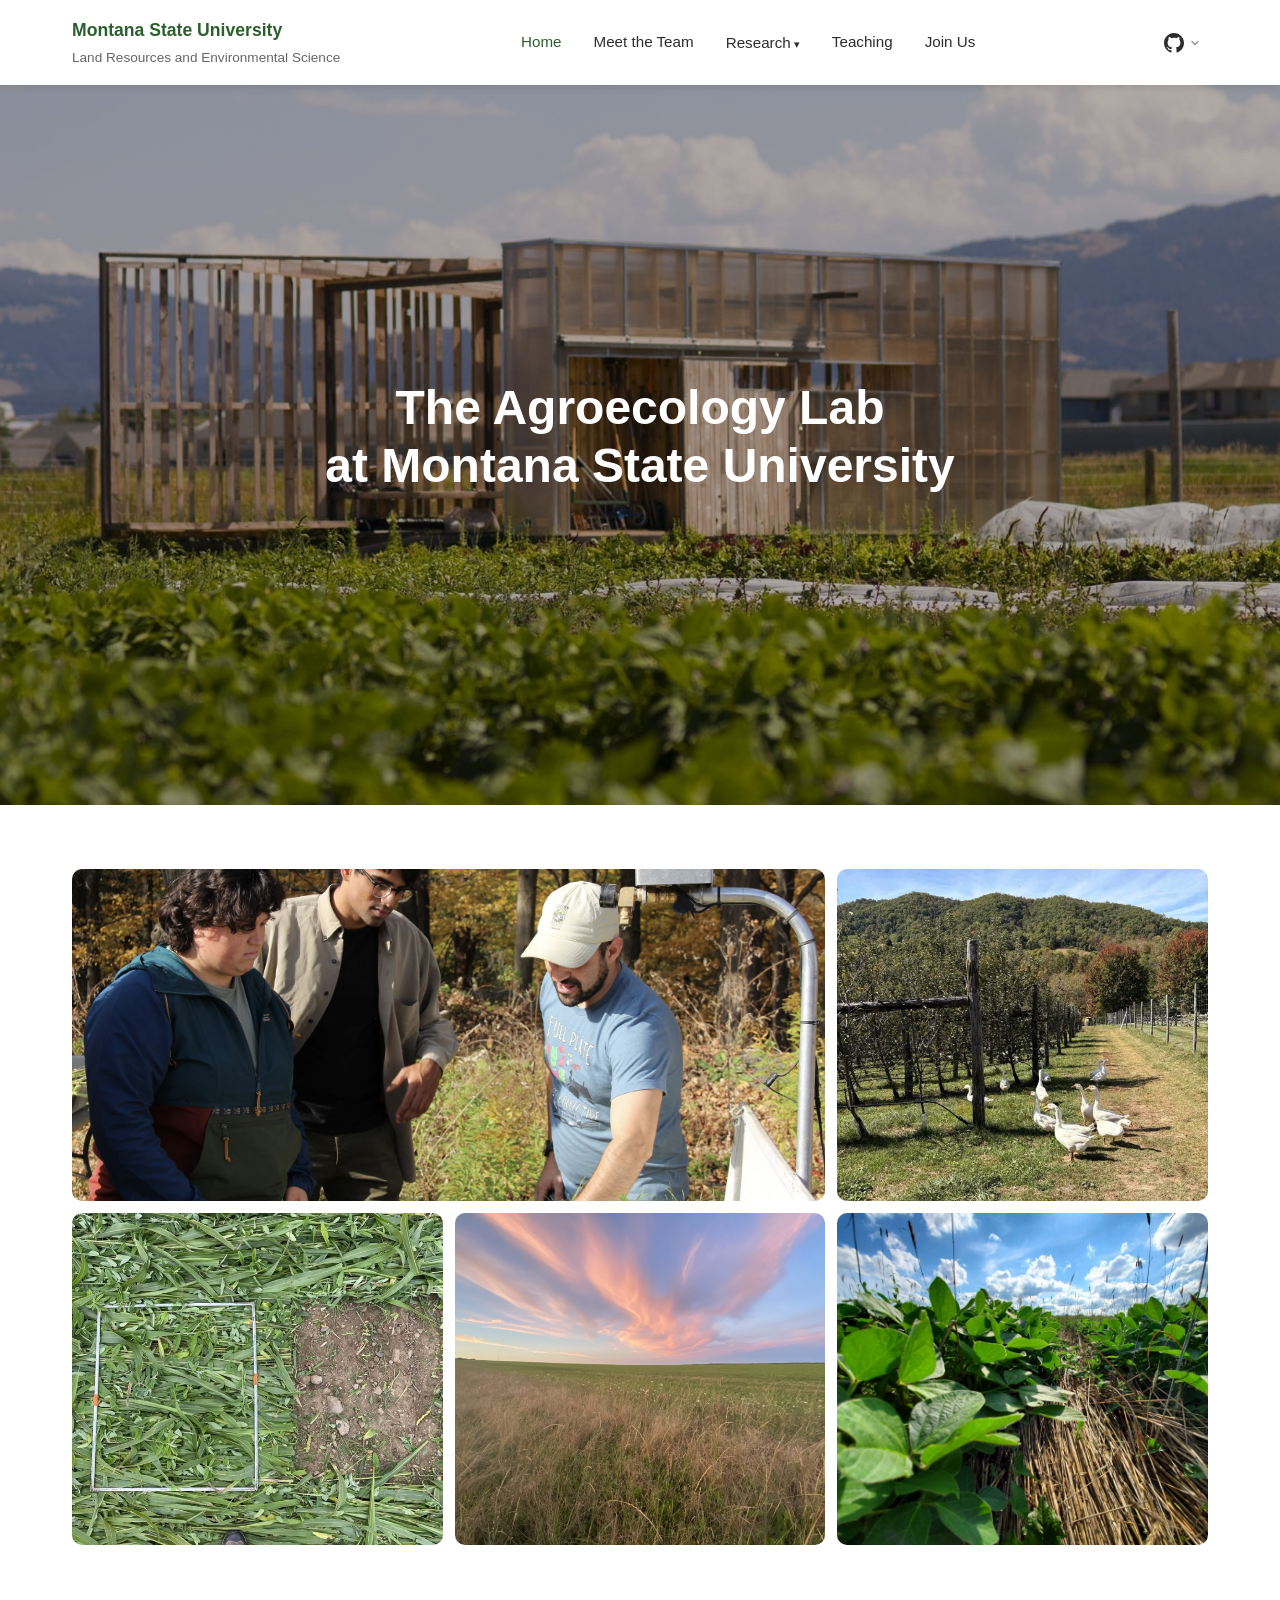
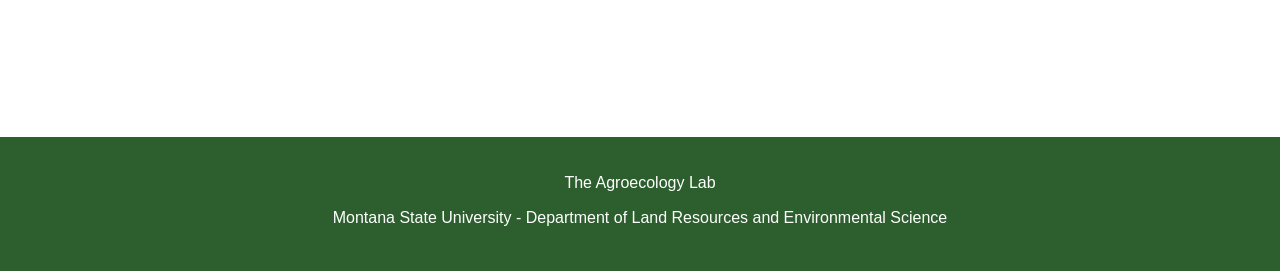
==== docs/index.html @ 1afaf22c "traffic tracking added" ====
<!DOCTYPE html>
<html lang="en">
<head>
  <meta charset="UTF-8">
  <meta name="viewport" content="width=device-width, initial-scale=1.0">
  <title>The Agroecology Lab at Montana State University</title>
  <meta name="description" content="The Agroecology Lab at Montana State University studies sustainable and resilient cropping systems through ecological and social approaches.">
  <meta property="og:title" content="The Agroecology Lab at Montana State University">
  <meta property="og:description" content="A research lab dedicated to supporting sustainable agriculture.">
  <meta property="og:type" content="website">
  <link rel="stylesheet" href="styles.css">
</head>
<body>
  <header class="header">
    <div class="header-content">
      <div>
        <div class="site-title">Montana State University</div>
        <div class="site-subtitle">Land Resources and Environmental Science</div>
      </div>
      <nav class="nav">
        <a href="index.html" class="active">Home</a>
        <a href="team.html">Meet the Team</a>
        <div class="nav-dropdown">
          <a href="research.html">Research</a>
          <div class="dropdown-menu">
            <a href="research.html#overview">Overview</a>
            <a href="research.html#publications">Publications</a>
            <a href="research.html#code">Code</a>
          </div>
        </div>
        <a href="teaching.html">Teaching</a>
        <a href="join.html">Join Us</a>
      </nav>
    
      <div class="gh-dropdown">
        <button class="gh-btn" aria-haspopup="true" aria-expanded="false" id="gh-btn">
        <!-- GitHub logo SVG -->
        <svg width="20" height="20" viewBox="0 0 24 24" fill="currentColor" aria-hidden="true">
        <path d="M12 0C5.374 0 0 5.373 0 12c0 5.302 3.438 9.8 8.207 11.387.599.111.793-.261.793-.577v-2.234c-3.338.726-4.033-1.416-4.033-1.416-.546-1.387-1.333-1.756-1.333-1.756-1.089-.745.083-.729.083-.729 1.205.084 1.839 1.237 1.839 1.237 1.07 1.834 2.807 1.304 3.492.997.107-.775.418-1.305.762-1.604-2.665-.305-5.467-1.334-5.467-5.931 0-1.311.469-2.381 1.236-3.221-.124-.303-.535-1.524.117-3.176 0 0 1.008-.322 3.301 1.23A11.509 11.509 0 0112 5.803c1.02.005 2.047.138 3.006.404 2.291-1.552 3.297-1.23 3.297-1.23.653 1.653.242 2.874.118 3.176.77.84 1.235 1.911 1.235 3.221 0 4.609-2.807 5.624-5.479 5.921.43.372.823 1.102.823 2.222v3.293c0 .319.192.694.801.576C20.566 21.797 24 17.3 24 12c0-6.627-5.373-12-12-12z"/>
        </svg>
        <svg width="10" height="10" viewBox="0 0 10 10" fill="currentColor" aria-hidden="true" style="opacity:0.5">
        <path d="M2 3.5L5 6.5L8 3.5" stroke="currentColor" stroke-width="1.5" fill="none" stroke-linecap="round"/>
        </svg>
      </button>

      <div class="gh-menu" id="gh-menu" role="menu">
        <a href="https://github.com/UrielMenalled/lab-website" role="menuitem" target="_blank" rel="noopener">
        <!-- Code icon -->
          <svg width="14" height="14" viewBox="0 0 24 24" fill="currentColor" aria-hidden="true">
          <path d="M9.4 16.6L4.8 12l4.6-4.6L8 6l-6 6 6 6 1.4-1.4zm5.2 0l4.6-4.6-4.6-4.6L16 6l6 6-6 6-1.4-1.4z"/>
          </svg>
          Website source code
        </a>
        <hr>
        <a href="https://github.com/UrielMenalled/lab-website/issues/new" role="menuitem" target="_blank" rel="noopener">
        <!-- Edit icon -->
        <svg width="14" height="14" viewBox="0 0 24 24" fill="currentColor" aria-hidden="true">
          <path d="M3 17.25V21h3.75L17.81 9.94l-3.75-3.75L3 17.25zM20.71 7.04a1 1 0 000-1.41l-2.34-2.34a1 1 0 00-1.41 0l-1.83 1.83 3.75 3.75 1.83-1.83z"/>
        </svg>
        Suggest an edit
        </a>
      </div>

      <script>
        const btn = document.getElementById('gh-btn');
        const menu = document.getElementById('gh-menu');

        btn.addEventListener('click', (e) => {
          e.stopPropagation();
          const isOpen = menu.classList.toggle('open');
          btn.setAttribute('aria-expanded', isOpen);
        });

        // Close when clicking outside
        document.addEventListener('click', () => {
          menu.classList.remove('open');
          btn.setAttribute('aria-expanded', 'false');
        });
      </script>
    </div>
  </header>

  <main>
    <section class="hero">
      <h1>The Agroecology Lab<br>at Montana State University</h1>
    </section>

    <div class="container">
      <section class="section">
        <div class="gallery" aria-label="Lab image gallery">
          <figure class="gallery-item span-col-2 span-row-2">
            <img
              src="images/CoverCropClass.jpeg"
              srcset="images/CoverCropClass-mobile.jpeg 800w, images/CoverCropClass.jpeg 1920w"
              sizes="(max-width: 768px) 100vw, 66vw"
              alt="Dr. Joe demonstrates how crops impact soil water infiltration"
              fetchpriority="high"
              decoding="async"
            >
          </figure>
          <figure class="gallery-item span-col-1 span-row-2">
            <img
              src="images/DuckOrchard.jpeg"
              srcset="images/DuckOrchard-mobile.jpeg 800w, images/DuckOrchard.jpeg 1920w"
              sizes="(max-width: 768px) 50vw, 33vw"
              alt="Ducks for apple understory grazing"
              loading="lazy"
              decoding="async"
            >
          </figure>
          <figure class="gallery-item span-col-1 span-row-2">
            <img
              src="images/CoverCropFrame.jpeg"
              srcset="images/CoverCropFrame-mobile.jpeg 800w, images/CoverCropFrame.jpeg 1920w"
              sizes="(max-width: 768px) 50vw, 33vw"
              alt="Cover crop mulching experiment"
              loading="lazy"
              decoding="async"
            >
          </figure>
          <figure class="gallery-item span-col-1 span-row-2">
            <img
              src="images/KernzaHarvest.jpeg"
              srcset="images/KernzaHarvest-mobile.jpeg 800w, images/KernzaHarvest.jpeg 1920w"
              sizes="(max-width: 768px) 50vw, 33vw"
              alt="Kernza, could it be the next a classic MT crop?!"
              loading="lazy"
              decoding="async"
            >
          </figure>
          <figure class="gallery-item span-col-4 span-row-2">
            <img
              src="images/NoTillSoybeans.jpg"
              srcset="images/NoTillSoybeans-mobile.jpg 900w, images/NoTillSoybeans.jpg 1791w"
              sizes="100vw"
              alt="No-till soybean experiment"
              loading="lazy"
              decoding="async"
            >
          </figure>
        </div>
      </section>
    </div>
  </main>    

  <footer class="footer">
    <p>The Agroecology Lab</p>
    <p>Montana State University - Department of Land Resources and Environmental Science</p>
  </footer>

  <script data-goatcounter="https://menalledlab.goatcounter.com/count"
        async src="//gc.zgo.at/count.js"></script>

</body>
</html>
---- docs/styles.css ----
html {
  scroll-behavior: smooth;
}

* {
  margin: 0;
  padding: 0;
  box-sizing: border-box;
}

:root {
  --primary-green: #2c5f2d;
  --accent-orange: #d97a34;
  --text-dark: #2d2d2d;
  --text-light: #666;
  --background-light: #f8f8f8;
  --white: #ffffff;
}

body {
  font-family: 'Helvetica Neue', Arial, sans-serif;
  line-height: 1.7;
  color: var(--text-dark);
  background-color: var(--white);
}

.header {
  background-color: var(--white);
  box-shadow: 0 2px 8px rgba(0, 0, 0, 0.1);
  position: sticky;
  top: 0;
  z-index: 1000;
}

.header-content {
  max-width: 1200px;
  margin: 0 auto;
  padding: 1rem 2rem;
  display: flex;
  justify-content: space-between;
  align-items: center;
  flex-wrap: wrap;
  gap: 1rem;
}

.site-title {
  font-size: 1.1rem;
  font-weight: 600;
  color: var(--primary-green);
}

.site-subtitle {
  font-size: 0.85rem;
  color: var(--text-light);
  font-weight: 400;
}

.nav {
  display: flex;
  gap: 2rem;
  flex-wrap: wrap;
}

.nav a {
  text-decoration: none;
  color: var(--text-dark);
  font-weight: 500;
  transition: color 0.3s ease;
  font-size: 0.95rem;
}

.nav a:hover,
.nav a.active {
  color: var(--primary-green);
}

/* Dropdown menu */
.nav-dropdown {
  position: relative;
}

.nav-dropdown > a::after {
  content: ' ▾';
  font-size: 0.75em;
}

.dropdown-menu {
  display: none;
  position: absolute;
  top: 100%;
  left: 0;
  background-color: var(--white);
  box-shadow: 0 4px 12px rgba(0, 0, 0, 0.15);
  border-radius: 4px;
  min-width: 160px;
  z-index: 1001;
  padding: 0.5rem 0;
}

.nav-dropdown:hover .dropdown-menu {
  display: block;
}

.dropdown-menu a {
  display: block;
  padding: 0.5rem 1rem;
  text-decoration: none;
  color: var(--text-dark);
  font-weight: 500;
  font-size: 0.9rem;
  white-space: nowrap;
  transition: background-color 0.2s ease, color 0.2s ease;
}

.dropdown-menu a:hover {
  background-color: var(--background-light);
  color: var(--primary-green);
}

/* Scroll offset for anchor links under fixed header */
section[id] {
  scroll-margin-top: 100px;
}

/* Hero */
/* ...existing code... */
.hero {
  background: linear-gradient(rgba(0, 0, 0, 0.3), rgba(0, 0, 0, 0.3)),
    url('images/HomePage.jpg');
  background-size: cover;
  background-position: center top;
  color: var(--white);
  min-height: 80vh;
  display: flex;
  align-items: center;
  justify-content: center;
  text-align: center;
}

@media (max-width: 768px) {
  .hero {
    background-image: linear-gradient(rgba(0, 0, 0, 0.3), rgba(0, 0, 0, 0.3)),
      url('images/HomePage-mobile.jpg');
  }
}
/* ...existing code... */

.hero h1 {
  font-size: 3rem;
  font-weight: 700;
  margin-bottom: 1rem;
  line-height: 1.2;
}

.hero p {
  font-size: 1.3rem;
  font-weight: 300;
  max-width: 800px;
  margin: 0 auto;
}

.container {
  max-width: 1200px;
  margin: 0 auto;
  padding: 4rem 2rem;
}

.page-title {
  font-size: 2.5rem;
  font-weight: 700;
  color: var(--text-dark);
  margin-bottom: 3rem;
  text-align: center;
}

.section {
  margin-bottom: 4rem;
}

.section-title {
  font-size: 2rem;
  font-weight: 700;
  color: var(--primary-green);
  margin-bottom: 1.5rem;
}

.section-subtitle {
  font-size: 1.5rem;
  font-style: italic;
  color: var(--accent-orange);
  margin-bottom: 1.5rem;
}

.content-block {
  background-color: var(--background-light);
  padding: 2rem;
  border-radius: 8px;
  margin-bottom: 2rem;
}

.gallery {
  display: grid;
  grid-template-columns: repeat(3, minmax(0, 1fr));
  grid-auto-rows: 160px;
  grid-auto-flow: dense;
  gap: 0.75rem;
}

.gallery-item {
  margin: 0;
  border-radius: 10px;
  overflow: hidden;
  background: #f1f1f1;
}

.gallery-item img {
  width: 100%;
  height: 100%;
  object-fit: cover;
  display: block;
}

.span-col-1 {
  grid-column: span 1;
}

.span-col-2 {
  grid-column: span 2;
}

.span-row-1 {
  grid-row: span 1;
}

.span-row-2 {
  grid-row: span 2;
}

.team-member {
  display: grid;
  grid-template-columns: 450px 1fr;
  gap: 2rem;
  margin-bottom: 3rem;
  align-items: start;
}
.member-image {
  width: 100%;
  border-radius: 8px;
  background-color: #ddd;
  object-fit: contain;
}

.education-badge {
  background-color: #f5d5c4;
  padding: 2rem;
  border-radius: 50%;
  display: inline-flex;
  align-self: flex-start;
  flex-direction: column;
  align-items: center;
  justify-content: center;
  text-align: center;
  margin-top: 1rem;
  aspect-ratio: 1.5 / 1;
}

.education-badge h3 {
  font-size: 1.2rem;
  margin-bottom: 0.5rem;
}

.publications-list {
  list-style: none;
}

.publications-list li {
  margin-bottom: 1.5rem;
  padding-left: 2rem;
  position: relative;
  line-height: 1.6;
}

.publications-list li::before {
  content: attr(data-number);
  position: absolute;
  left: 0;
  font-weight: 600;
  color: var(--primary-green);
}

.google-scholar-link {
  display: inline-block;
  background-color: var(--primary-green);
  color: var(--white);
  padding: 0.75rem 2rem;
  text-decoration: none;
  border-radius: 4px;
  margin-bottom: 2rem;
  transition: background-color 0.3s ease;
}

.google-scholar-link:hover {
  background-color: #1e4520;
}

.research-grid {
  display: grid;
  gap: 2rem;
  margin-top: 2rem;
}

.research-area {
  background-color: var(--background-light);
  padding: 2rem;
  border-radius: 8px;
  border-left: 4px solid var(--accent-orange);
}

/* ...existing code... */
.research-area h3 {
  font-size: 1.8rem;
  color: var(--accent-orange);
  margin-bottom: 1rem;
}

.research-area h4 {
  font-size: 1.3rem;
  font-style: italic;
  color: var(--text-dark);
  margin-bottom: 1rem;
}
/* ...existing code... */

.lab-philosophy {
  display: grid;
  grid-template-columns: 1fr 1fr;
  gap: 3rem;
  margin-top: 2rem;
}

.philosophy-section h3 {
  font-size: 1.5rem;
  color: var(--primary-green);
  margin-bottom: 1rem;
}

.philosophy-section ul {
  list-style: none;
  padding-left: 0;
}

.philosophy-section li {
  margin-bottom: 1.5rem;
  padding-left: 1.5rem;
  position: relative;
}

.philosophy-section li::before {
  content: '•';
  position: absolute;
  left: 0;
  color: var(--accent-orange);
  font-size: 1.5rem;
  line-height: 1;
}

.philosophy-section strong {
  color: var(--text-dark);
  display: block;
  margin-bottom: 0.25rem;
}

.contact-box {
  background-color: var(--background-light);
  padding: 2rem;
  border-radius: 8px;
  margin: 2rem 0;
}

.contact-box h3 {
  font-size: 1.5rem;
  color: var(--primary-green);
  margin-bottom: 1rem;
}

.contact-box ol {
  padding-left: 1.5rem;
}

.contact-box li {
  margin-bottom: 0.5rem;
}

.footer {
  background-color: var(--primary-green);
  color: var(--white);
  padding: 2rem;
  text-align: center;
  margin-top: 4rem;
}

.footer p {
  margin-bottom: 0.5rem;
}

@media (max-width: 600px) {
    .dropdown-menu {
        left: auto !important;
        right: 0 !important;
        max-width: 100vw;
    }
    .gh-menu {
        left: 0 !important;
        right: auto !important;
        max-width: 100vw;
    }
}

@media (max-width: 768px) {
  .header-content {
    flex-direction: column;
    align-items: flex-start;
  }

  .nav {
    width: 100%;
    gap: 1rem;
  }

  .hero h1 {
    font-size: 2rem;
  }

  .hero p {
    font-size: 1.1rem;
  }

  .gallery {
    grid-template-columns: repeat(2, minmax(0, 1fr));
    grid-auto-rows: 140px;
  }

  .span-col-2 {
    grid-column: span 2;
  }

  .team-member {
    grid-template-columns: 1fr;
  }

  .lab-philosophy {
    grid-template-columns: 1fr;
  }

  .container {
    padding: 2rem 1rem;
  }
}

@media (min-width: 1400px) {
  .header-content {
    max-width: 1400px;
    padding: 1.5rem 3rem;
  }

  .site-title {
    font-size: 1.4rem;
  }

  .site-subtitle {
    font-size: 1rem;
  }
  
  .nav a {
    font-size: 1.1rem;
  }

  .footer {
    padding: 3rem;
    font-size: 1.1rem;
  }

  .gh-btn svg,
  .gh-btn img {
    width: 28px;
    height: 28px;
  }

  .gh-btn {
    font-size: 1.5rem;
    gap: 8px;
  }

}

.repo-tiles {
    display: grid;
    grid-template-columns: repeat(auto-fill, minmax(280px, 1fr));
    gap: 1.25rem;
    padding: 1rem 2rem;
    max-width: 1200px;
    margin: 0 auto;
  }

  .repo-tile {
    display: flex;
    flex-direction: column;
    gap: 0.5rem;
    padding: 1.1rem 1.25rem;
    border: 1px solid #e0e0e0;
    border-radius: 10px;
    text-decoration: none;
    color: inherit;
    background: #fff;
    transition: box-shadow 0.18s ease, transform 0.18s ease;
  }

  .repo-tile:hover {
    box-shadow: 0 4px 16px rgba(0, 0, 0, 0.1);
    transform: translateY(-2px);
  }

  .repo-tile__header {
    display: flex;
    align-items: center;
    justify-content: space-between;
    gap: 0.5rem;
  }

  .repo-tile__name {
    font-weight: 600;
    font-size: 1rem;
    color: #1a1a2e;
    word-break: break-word;
  }

  .repo-tile__language {
    display: none;
  }

  .repo-tile__desc {
    font-size: 0.875rem;
    color: #555;
    line-height: 1.45;
    flex: 1;
    margin: 0;
  }

  .repo-tile__no-desc {
    color: #aaa;
    font-style: italic;
  }

  .repo-tile__footer {
    display: flex;
    align-items: center;
    justify-content: space-between;
    font-size: 0.75rem;
    color: #888;
    margin-top: 0.25rem;
  }

  .repo-tile__stars {
    color: #d97706;
    font-weight: 500;
  }

  .repo-tiles__empty {
    color: #888;
    font-style: italic;
  }

  .gh-dropdown { position: relative; }

  .gh-btn {
    display: flex;
    align-items: center;
    gap: 6px;
    background: none;
    border: none;
    cursor: pointer;
    color: inherit;
    padding: 6px 8px;
    border-radius: 6px;
  }
  .gh-btn:hover { background: rgba(0,0,0,0.06); }

  .gh-menu {
    display: none;
    position: absolute;
    right: 0;
    top: calc(100% + 6px);
    background: #fff;
    border: 1px solid rgba(0,0,0,0.12);
    border-radius: 8px;
    box-shadow: 0 4px 16px rgba(0,0,0,0.1);
    min-width: 170px;
    z-index: 100;
    overflow: hidden;
  }
  .gh-menu.open { display: block; }

  .gh-menu a {
    display: flex;
    align-items: center;
    gap: 10px;
    padding: 10px 14px;
    font-size: 13px;
    color: #111;
    text-decoration: none;
    white-space: nowrap;
  }
  .gh-menu a:hover { background: #f5f5f5; }

  .gh-menu hr {
    margin: 0 10px;
    border: none;
    border-top: 1px solid #eee;
  }
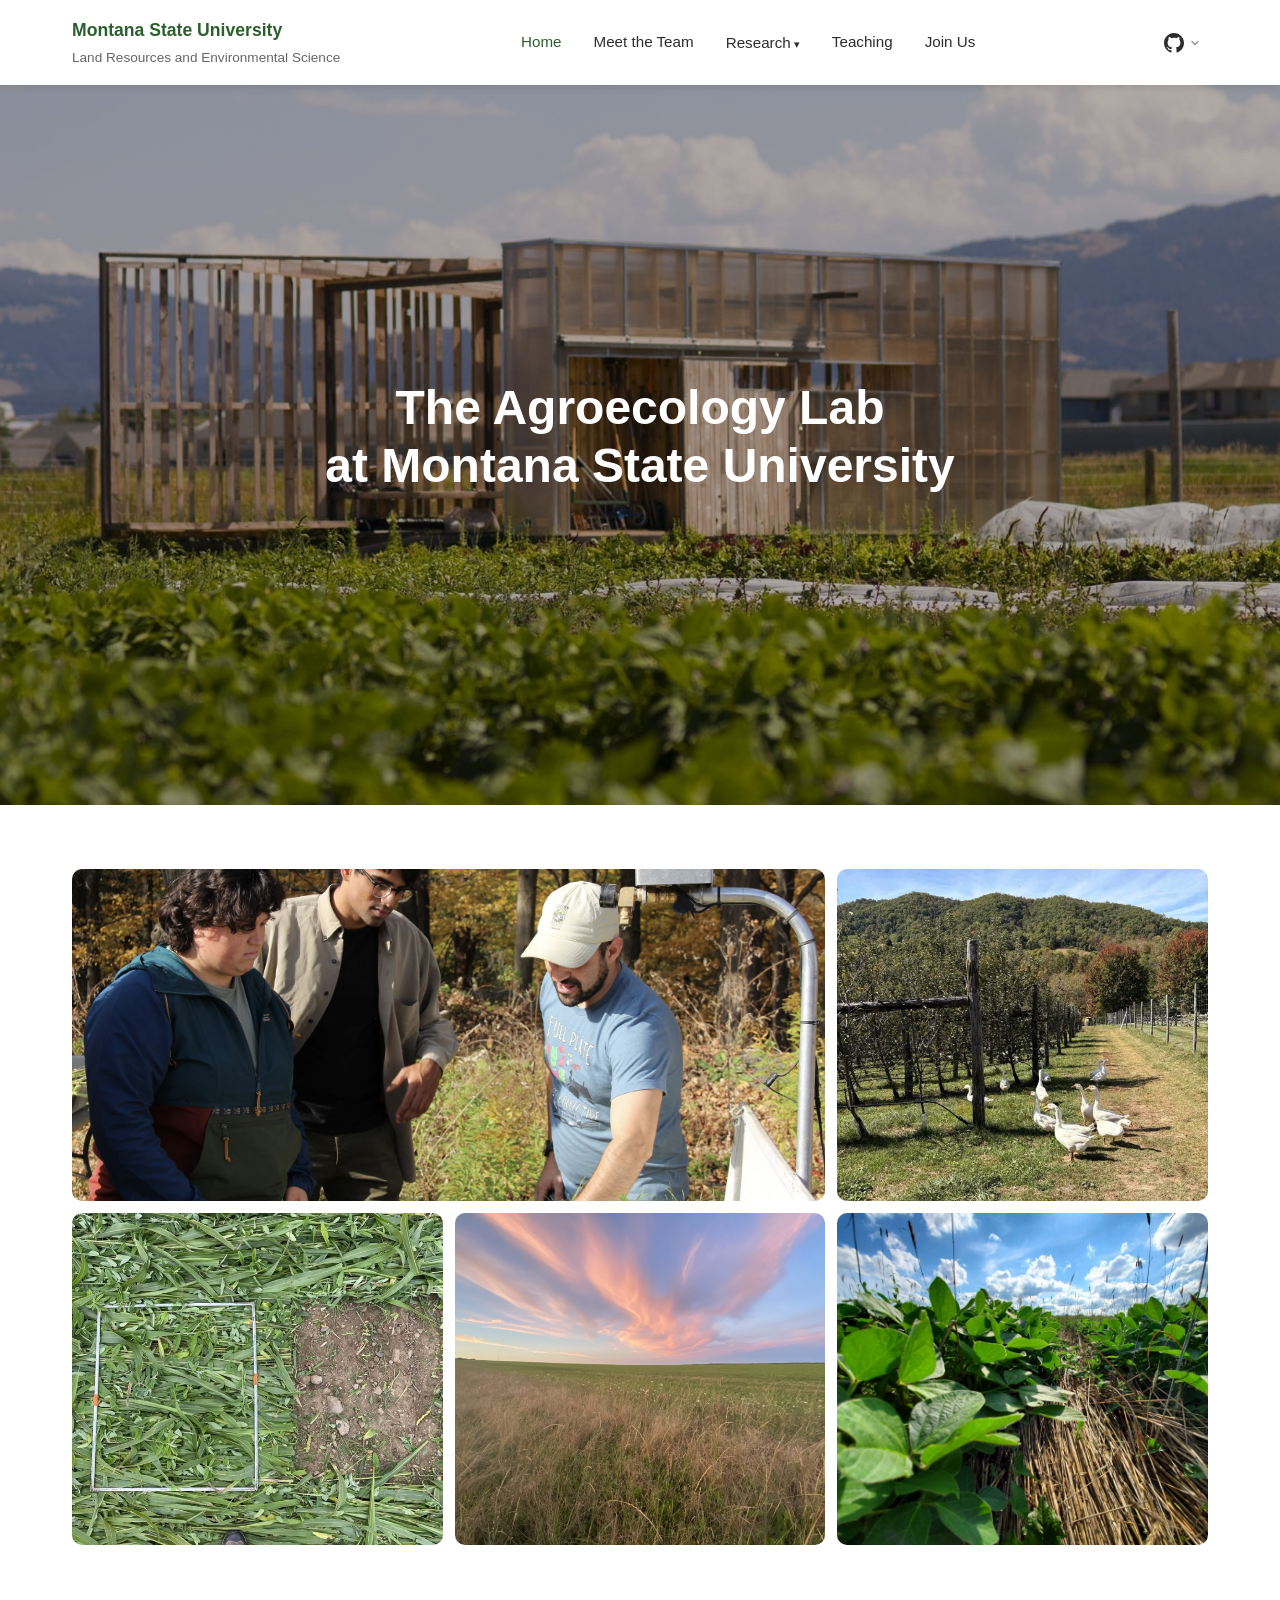
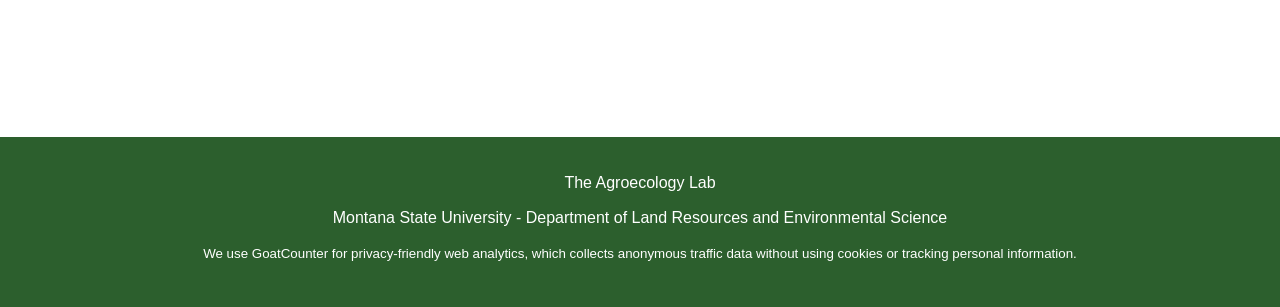
==== commit 30223c0f: "Privacy statement added" ====
--- a/docs/index.html
+++ b/docs/index.html
@@ -146,6 +146,7 @@
   <footer class="footer">
     <p>The Agroecology Lab</p>
     <p>Montana State University - Department of Land Resources and Environmental Science</p>
+    <p><small>We use GoatCounter for privacy-friendly web analytics, which collects anonymous traffic data without using cookies or tracking personal information.</small></p>
   </footer>
 
   <script data-goatcounter="https://menalledlab.goatcounter.com/count"
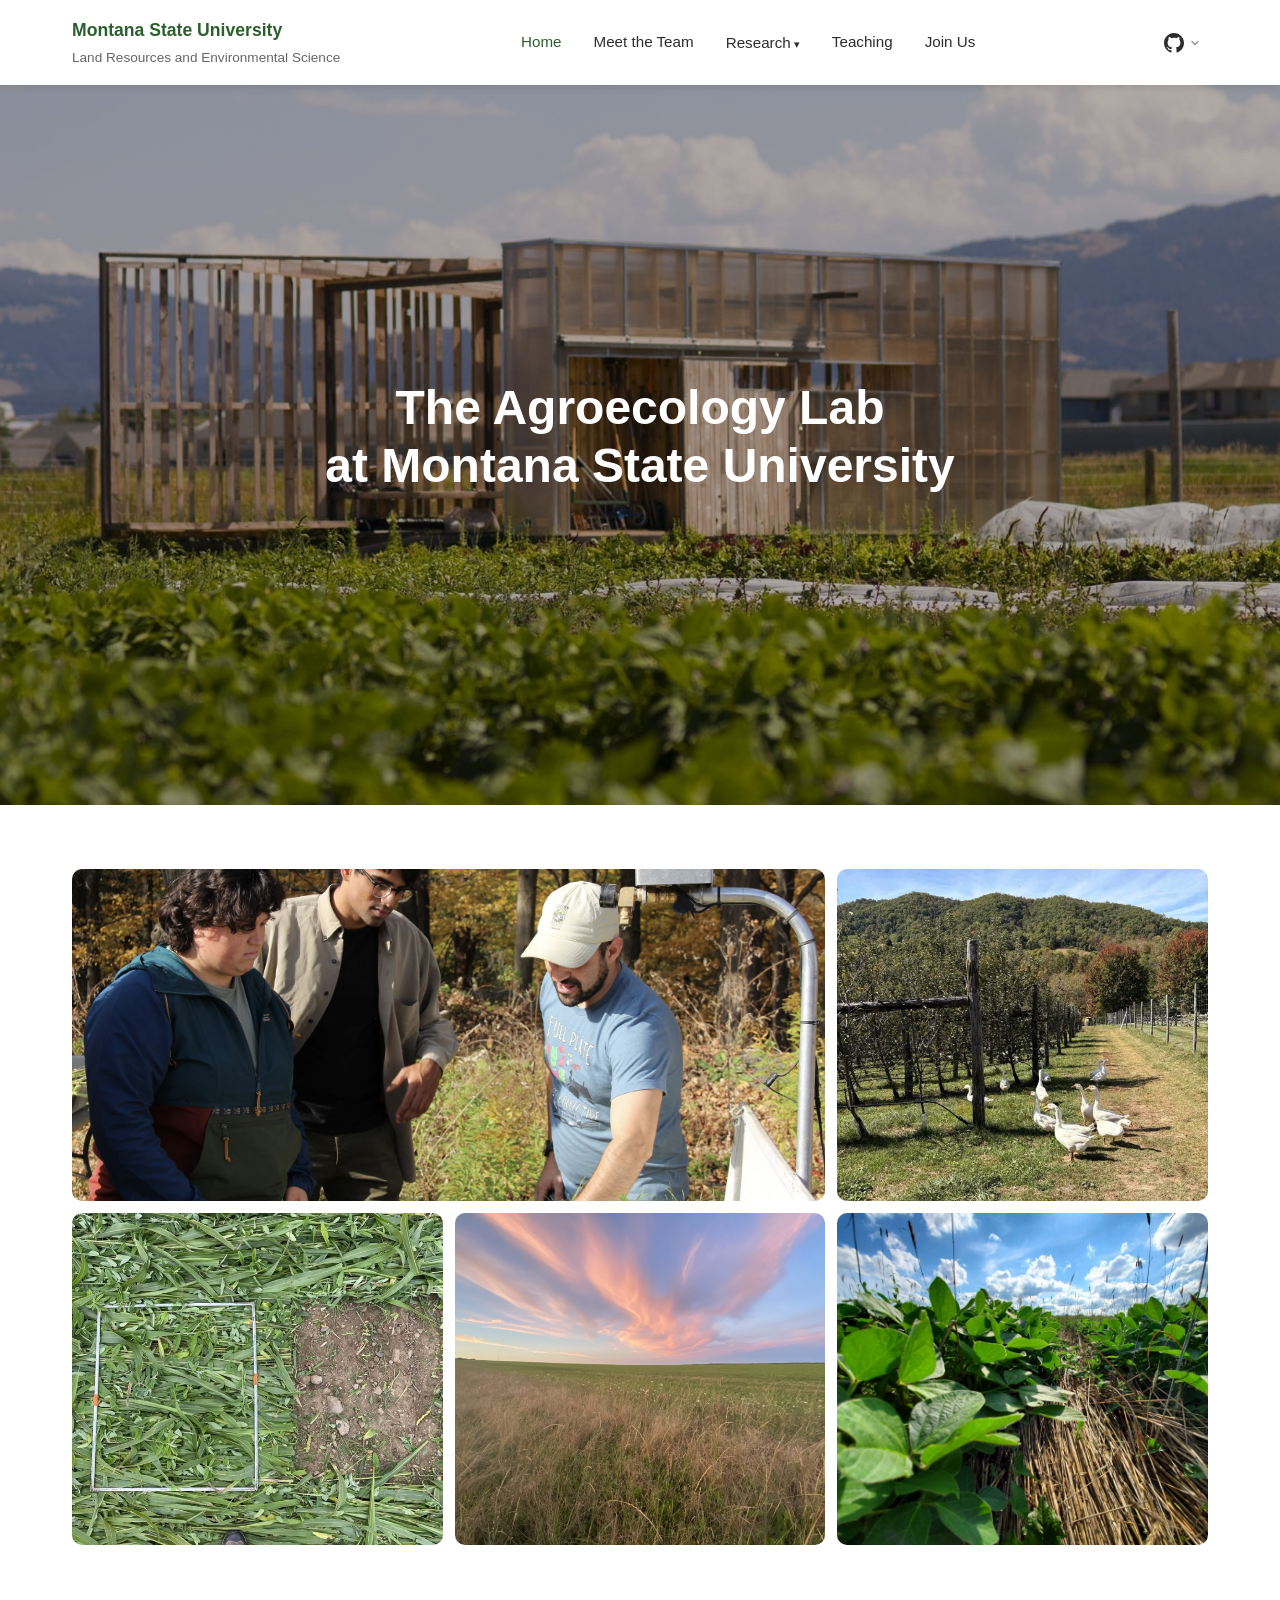
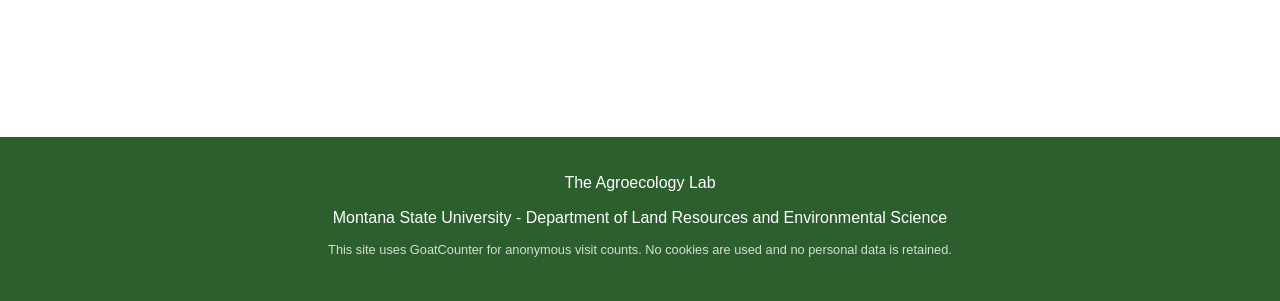
==== commit 8ef456b4: "Update GoatCounter privacy notice and styling in footers" ====
--- a/docs/index.html
+++ b/docs/index.html
@@ -146,7 +146,9 @@
   <footer class="footer">
     <p>The Agroecology Lab</p>
     <p>Montana State University - Department of Land Resources and Environmental Science</p>
-    <p><small>We use GoatCounter for privacy-friendly web analytics, which collects anonymous traffic data without using cookies or tracking personal information.</small></p>
+    <p style="font-size: 0.8rem; opacity: 0.8; text-align: center;">
+      This site uses GoatCounter for anonymous visit counts. No cookies are used and no personal data is retained.
+    </p>
   </footer>
 
   <script data-goatcounter="https://menalledlab.goatcounter.com/count"
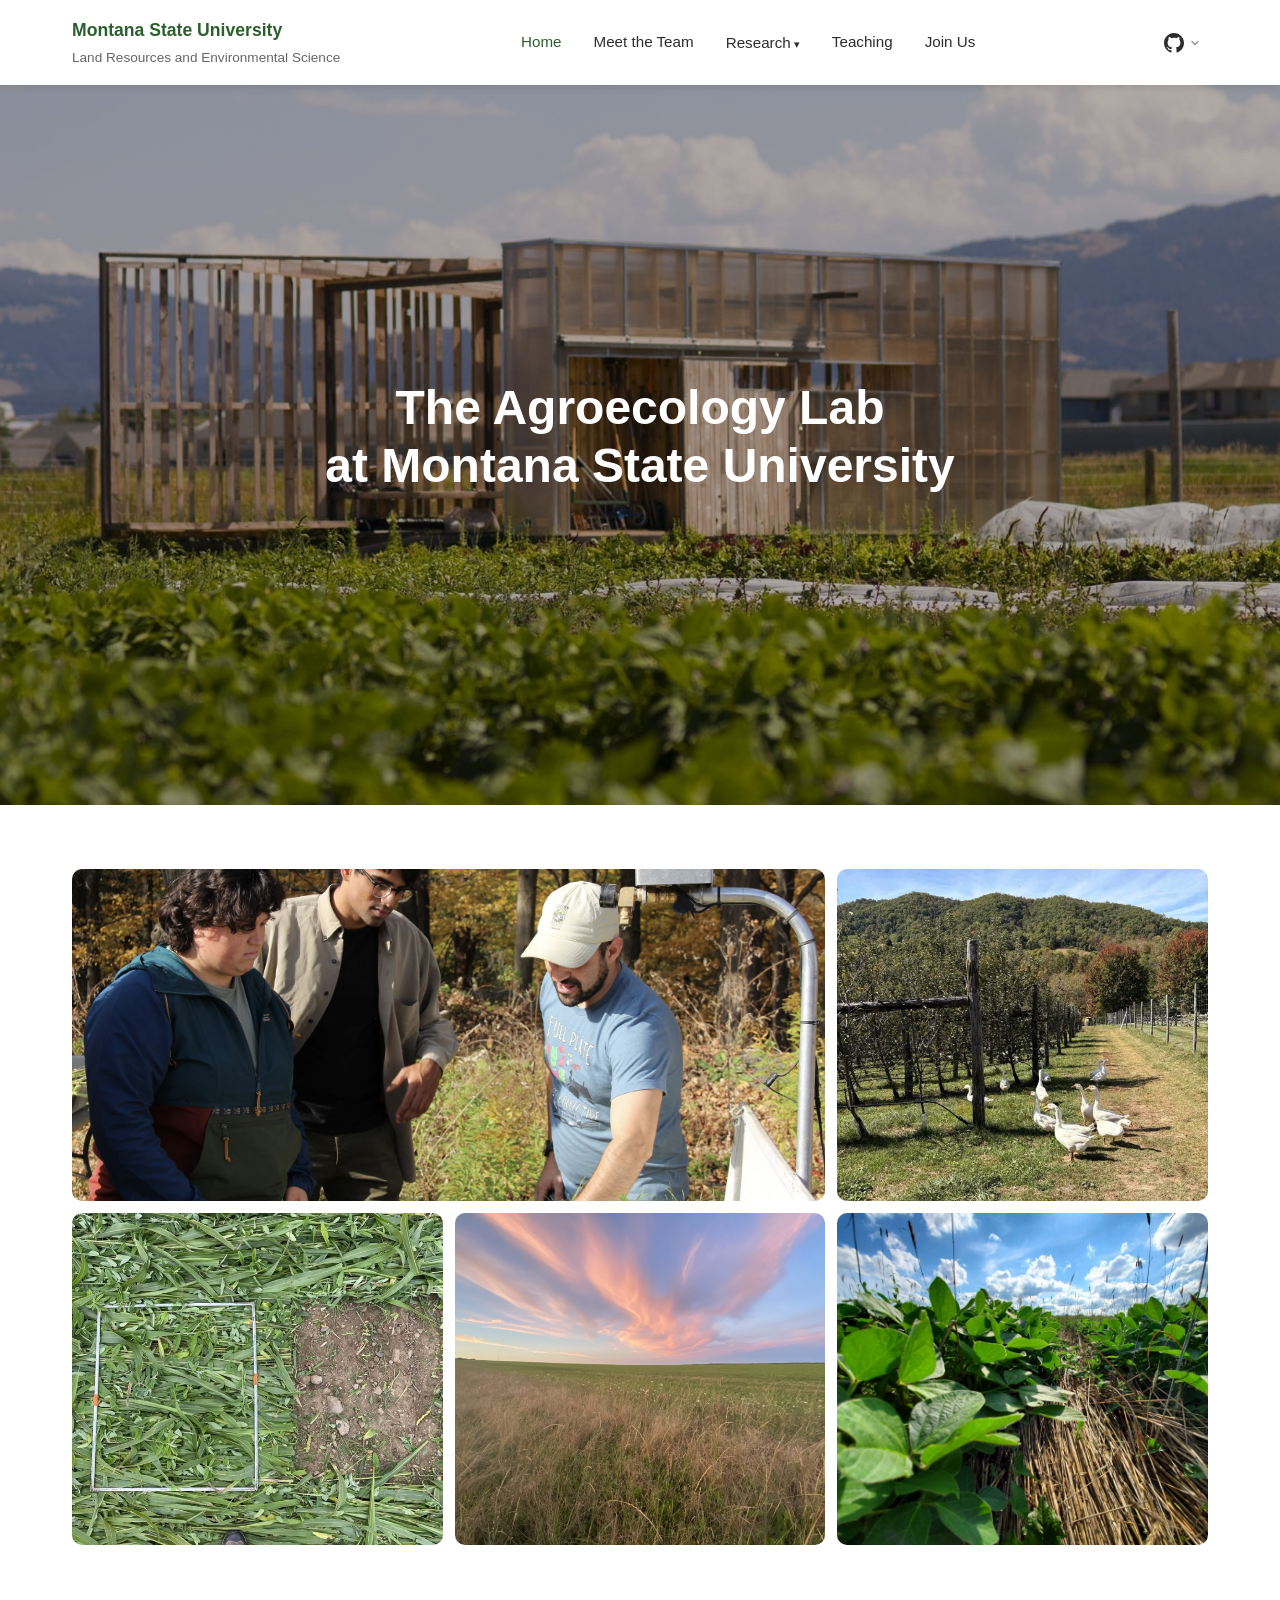
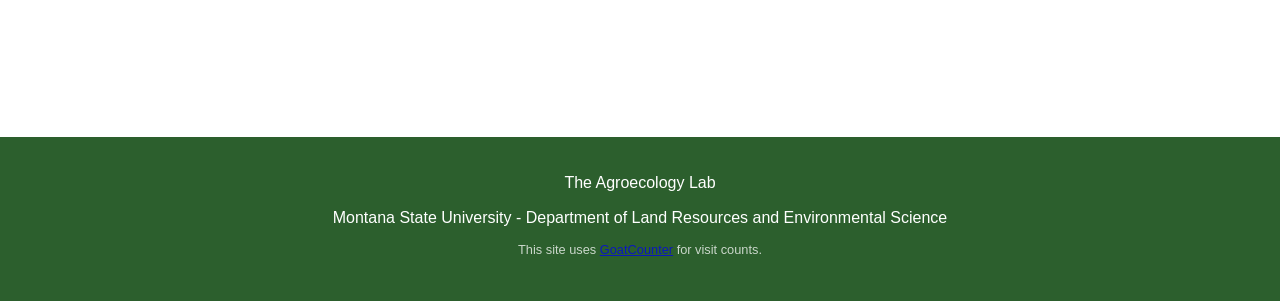
==== commit e2461d55: "Update GoatCounter attribution in footers across all pages" ====
--- a/docs/index.html
+++ b/docs/index.html
@@ -146,8 +146,8 @@
   <footer class="footer">
     <p>The Agroecology Lab</p>
     <p>Montana State University - Department of Land Resources and Environmental Science</p>
-    <p style="font-size: 0.8rem; opacity: 0.8; text-align: center;">
-      This site uses GoatCounter for anonymous visit counts. No cookies are used and no personal data is retained.
+    <p style="font-size: 0.8rem; opacity: 0.75; text-align: center;">
+      This site uses <a href="https://www.goatcounter.com" target="_blank" rel="noopener">GoatCounter</a> for visit counts.
     </p>
   </footer>
 
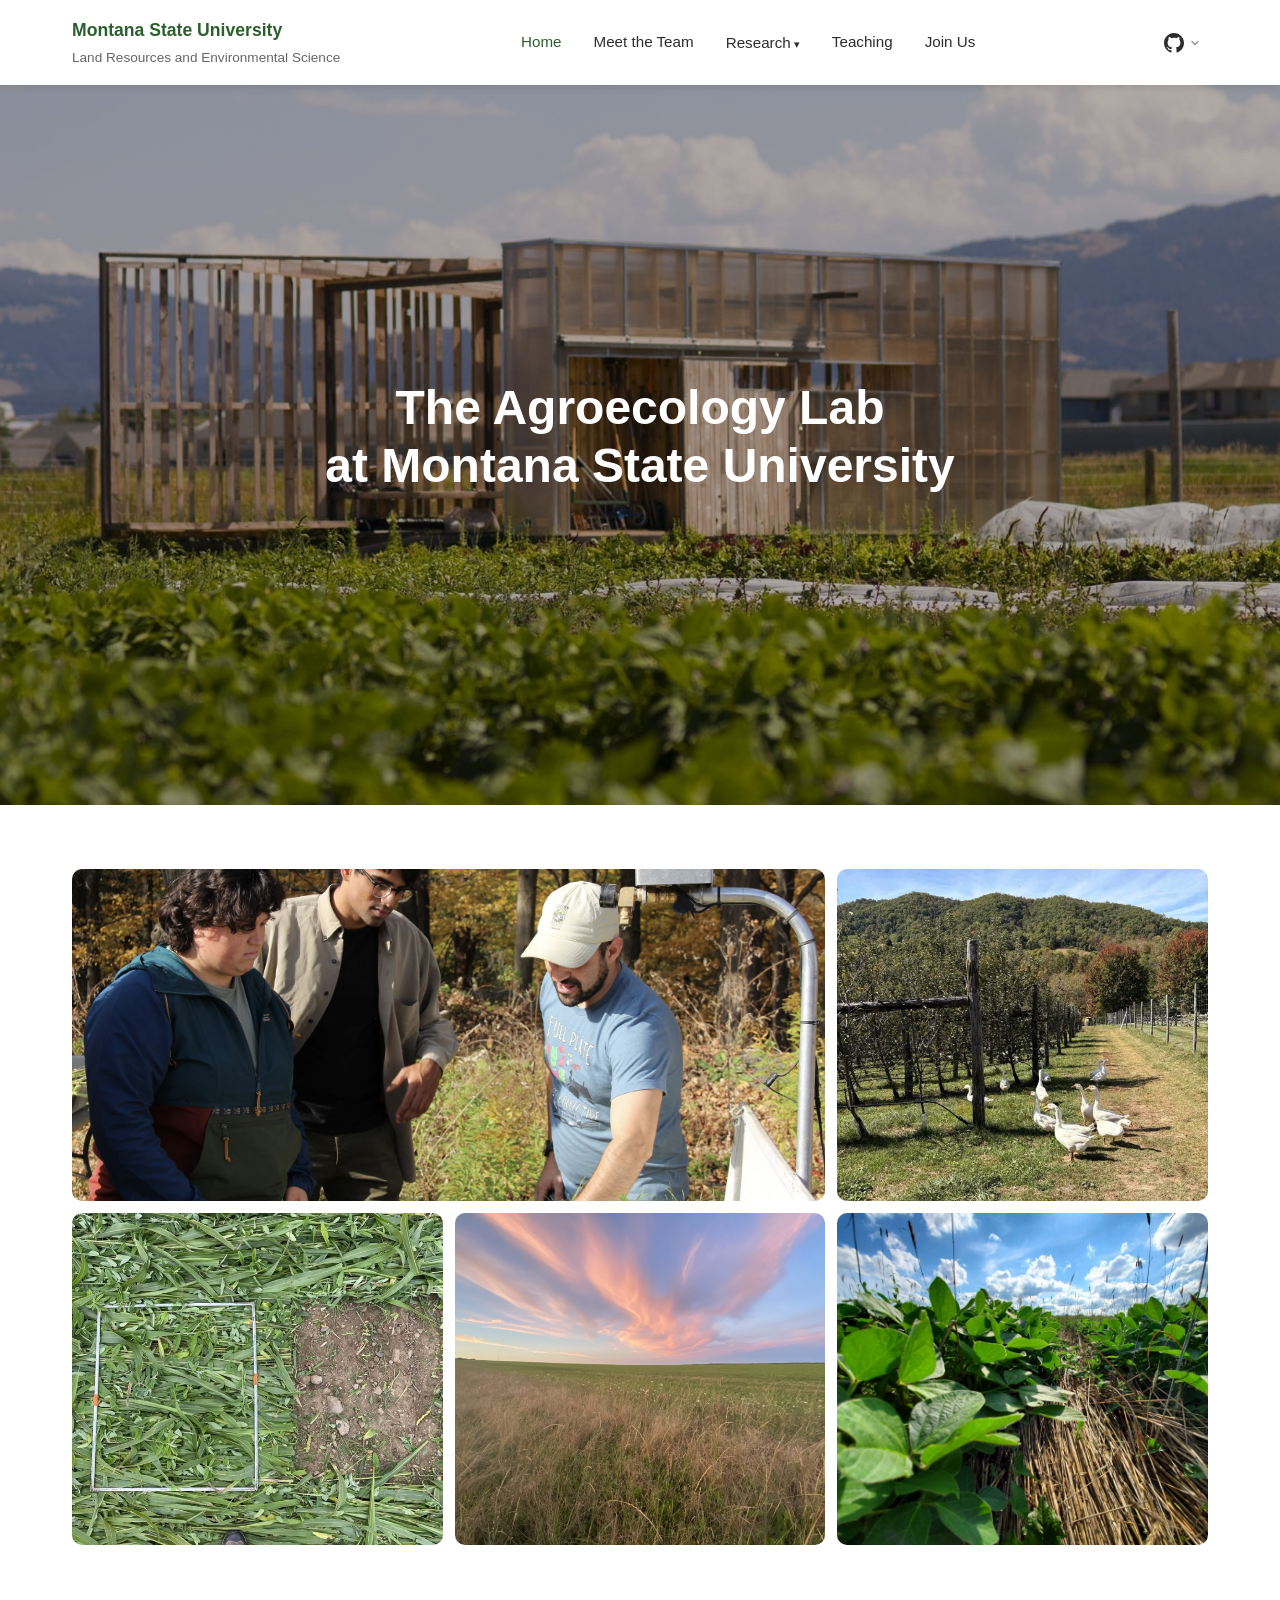
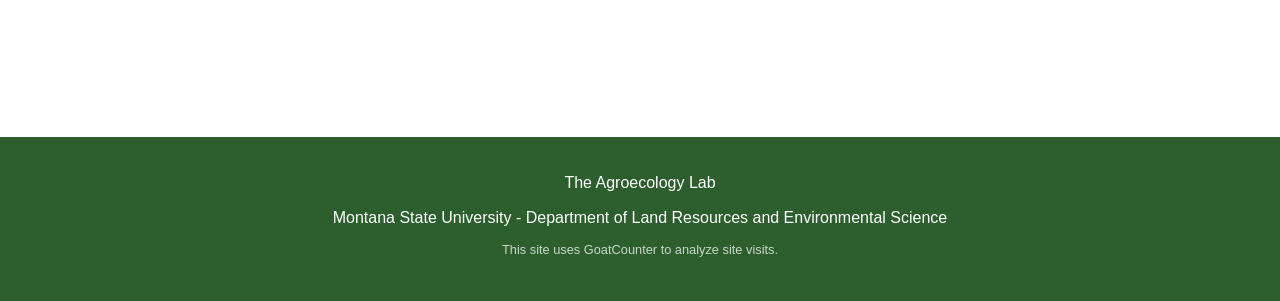
==== commit 6b79b831: "docs: update GoatCounter attribution styling and phrasing" ====
--- a/docs/index.html
+++ b/docs/index.html
@@ -147,7 +147,7 @@
     <p>The Agroecology Lab</p>
     <p>Montana State University - Department of Land Resources and Environmental Science</p>
     <p style="font-size: 0.8rem; opacity: 0.75; text-align: center;">
-      This site uses <a href="https://www.goatcounter.com" target="_blank" rel="noopener">GoatCounter</a> for visit counts.
+      This site uses <a href="https://www.goatcounter.com" target="_blank" rel="noopener" style="color: inherit; text-decoration: none;">GoatCounter</a> to analyze site visits.
     </p>
   </footer>
 
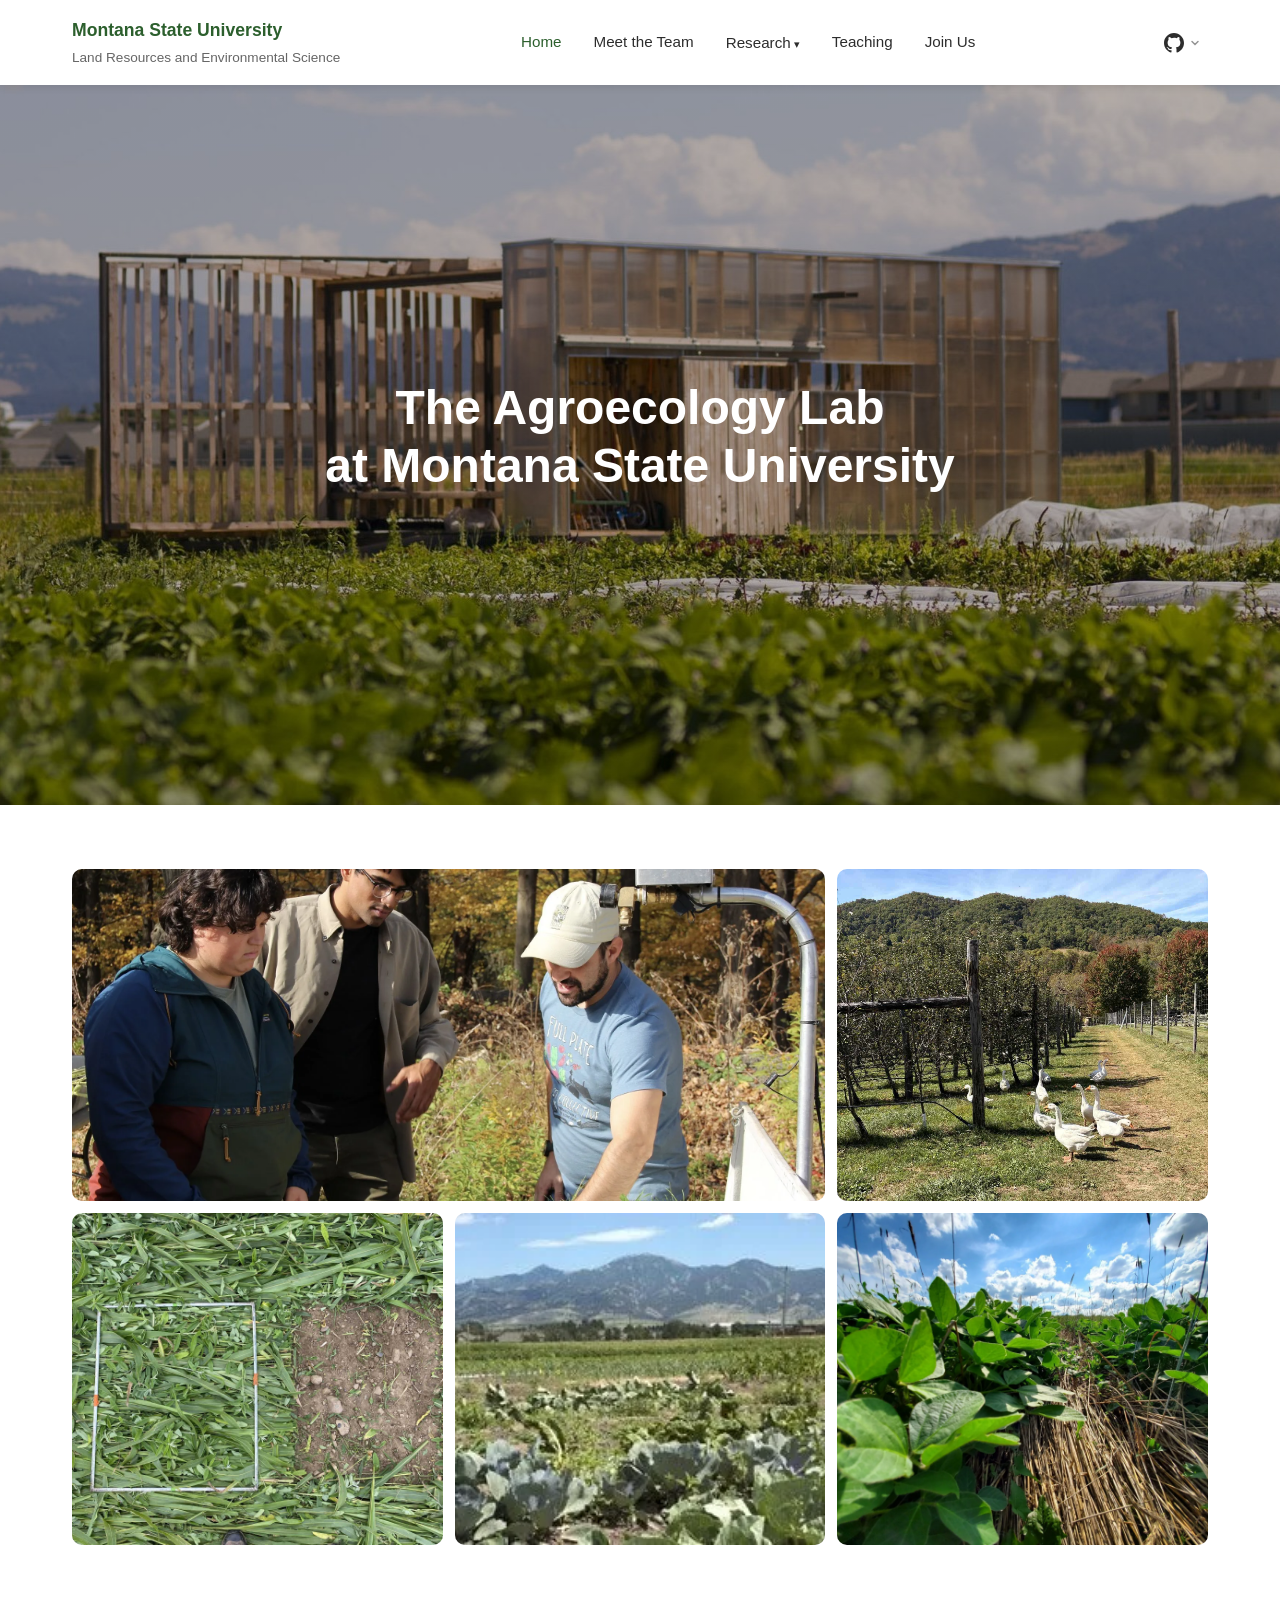
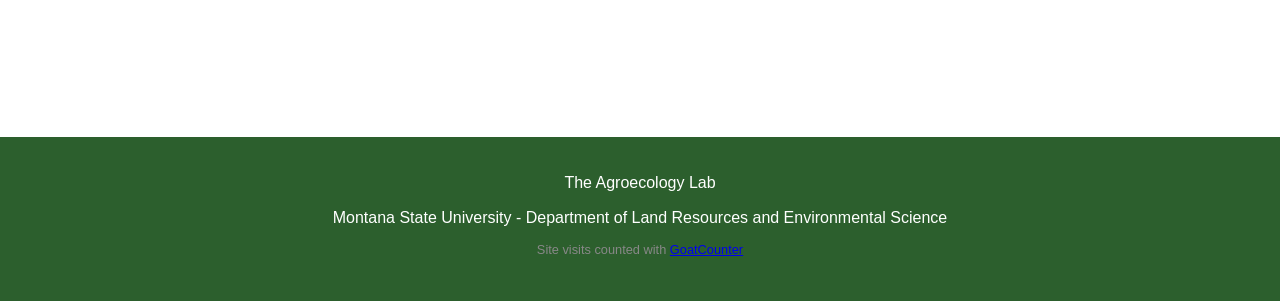
==== commit 31ee25f6: "goatcounter added" ====
--- a/docs/index.html
+++ b/docs/index.html
@@ -89,54 +89,28 @@
       <section class="section">
         <div class="gallery" aria-label="Lab image gallery">
           <figure class="gallery-item span-col-2 span-row-2">
-            <img
-              src="images/CoverCropClass.jpeg"
-              srcset="images/CoverCropClass-mobile.jpeg 800w, images/CoverCropClass.jpeg 1920w"
-              sizes="(max-width: 768px) 100vw, 66vw"
-              alt="Dr. Joe demonstrates how crops impact soil water infiltration"
-              fetchpriority="high"
-              decoding="async"
-            >
+            <picture>
+              <source srcset="images/CoverCropClass.webp" type="image/webp">
+              <img src="images/CoverCropClass.jpeg" alt="Dr. Joe demonstrates how crops impact soil water infiltration" loading="lazy" decoding="async">
+            </picture>
           </figure>
           <figure class="gallery-item span-col-1 span-row-2">
-            <img
-              src="images/DuckOrchard.jpeg"
-              srcset="images/DuckOrchard-mobile.jpeg 800w, images/DuckOrchard.jpeg 1920w"
-              sizes="(max-width: 768px) 50vw, 33vw"
-              alt="Ducks for apple understory grazing"
-              loading="lazy"
-              decoding="async"
-            >
+            <img src="images/DuckOrchard.jpeg" alt="Ducks for apple understory grazing" loading="lazy" decoding="async">
           </figure>
           <figure class="gallery-item span-col-1 span-row-2">
-            <img
-              src="images/CoverCropFrame.jpeg"
-              srcset="images/CoverCropFrame-mobile.jpeg 800w, images/CoverCropFrame.jpeg 1920w"
-              sizes="(max-width: 768px) 50vw, 33vw"
-              alt="Cover crop mulching experiment"
-              loading="lazy"
-              decoding="async"
-            >
+            <img src="images/CoverCropFrame.jpeg" alt="Cover crop mulching experiment" loading="lazy" decoding="async">
           </figure>
           <figure class="gallery-item span-col-1 span-row-2">
-            <img
-              src="images/KernzaHarvest.jpeg"
-              srcset="images/KernzaHarvest-mobile.jpeg 800w, images/KernzaHarvest.jpeg 1920w"
-              sizes="(max-width: 768px) 50vw, 33vw"
-              alt="Kernza, could it be the next a classic MT crop?!"
-              loading="lazy"
-              decoding="async"
-            >
+            <picture>
+              <source srcset="images/TownesHarvest.webp" type="image/webp">
+              <img src="images/TownesHarvest.jpg" alt="Harvest at MSU's student farm" loading="lazy" decoding="async">
+            </picture>
           </figure>
           <figure class="gallery-item span-col-4 span-row-2">
-            <img
-              src="images/NoTillSoybeans.jpg"
-              srcset="images/NoTillSoybeans-mobile.jpg 900w, images/NoTillSoybeans.jpg 1791w"
-              sizes="100vw"
-              alt="No-till soybean experiment"
-              loading="lazy"
-              decoding="async"
-            >
+            <picture>
+              <source srcset="images/NoTillSoybeans.webp" type="image/webp">
+              <img src="images/NoTillSoybeans.jpg" alt="No-till soybean experiment" loading="lazy" decoding="async">
+            </picture>
           </figure>
         </div>
       </section>
@@ -146,13 +120,11 @@
   <footer class="footer">
     <p>The Agroecology Lab</p>
     <p>Montana State University - Department of Land Resources and Environmental Science</p>
-    <p style="font-size: 0.8rem; opacity: 0.75; text-align: center;">
-      This site uses <a href="https://www.goatcounter.com" target="_blank" rel="noopener" style="color: inherit; text-decoration: none;">GoatCounter</a> to analyze site visits.
-    </p>
+    <p style="font-size: 0.8em; color: #888;">Site visits counted with <a href="https://www.goatcounter.com">GoatCounter</a></p>
   </footer>
 
   <script data-goatcounter="https://menalledlab.goatcounter.com/count"
         async src="//gc.zgo.at/count.js"></script>
-
+        
 </body>
 </html>
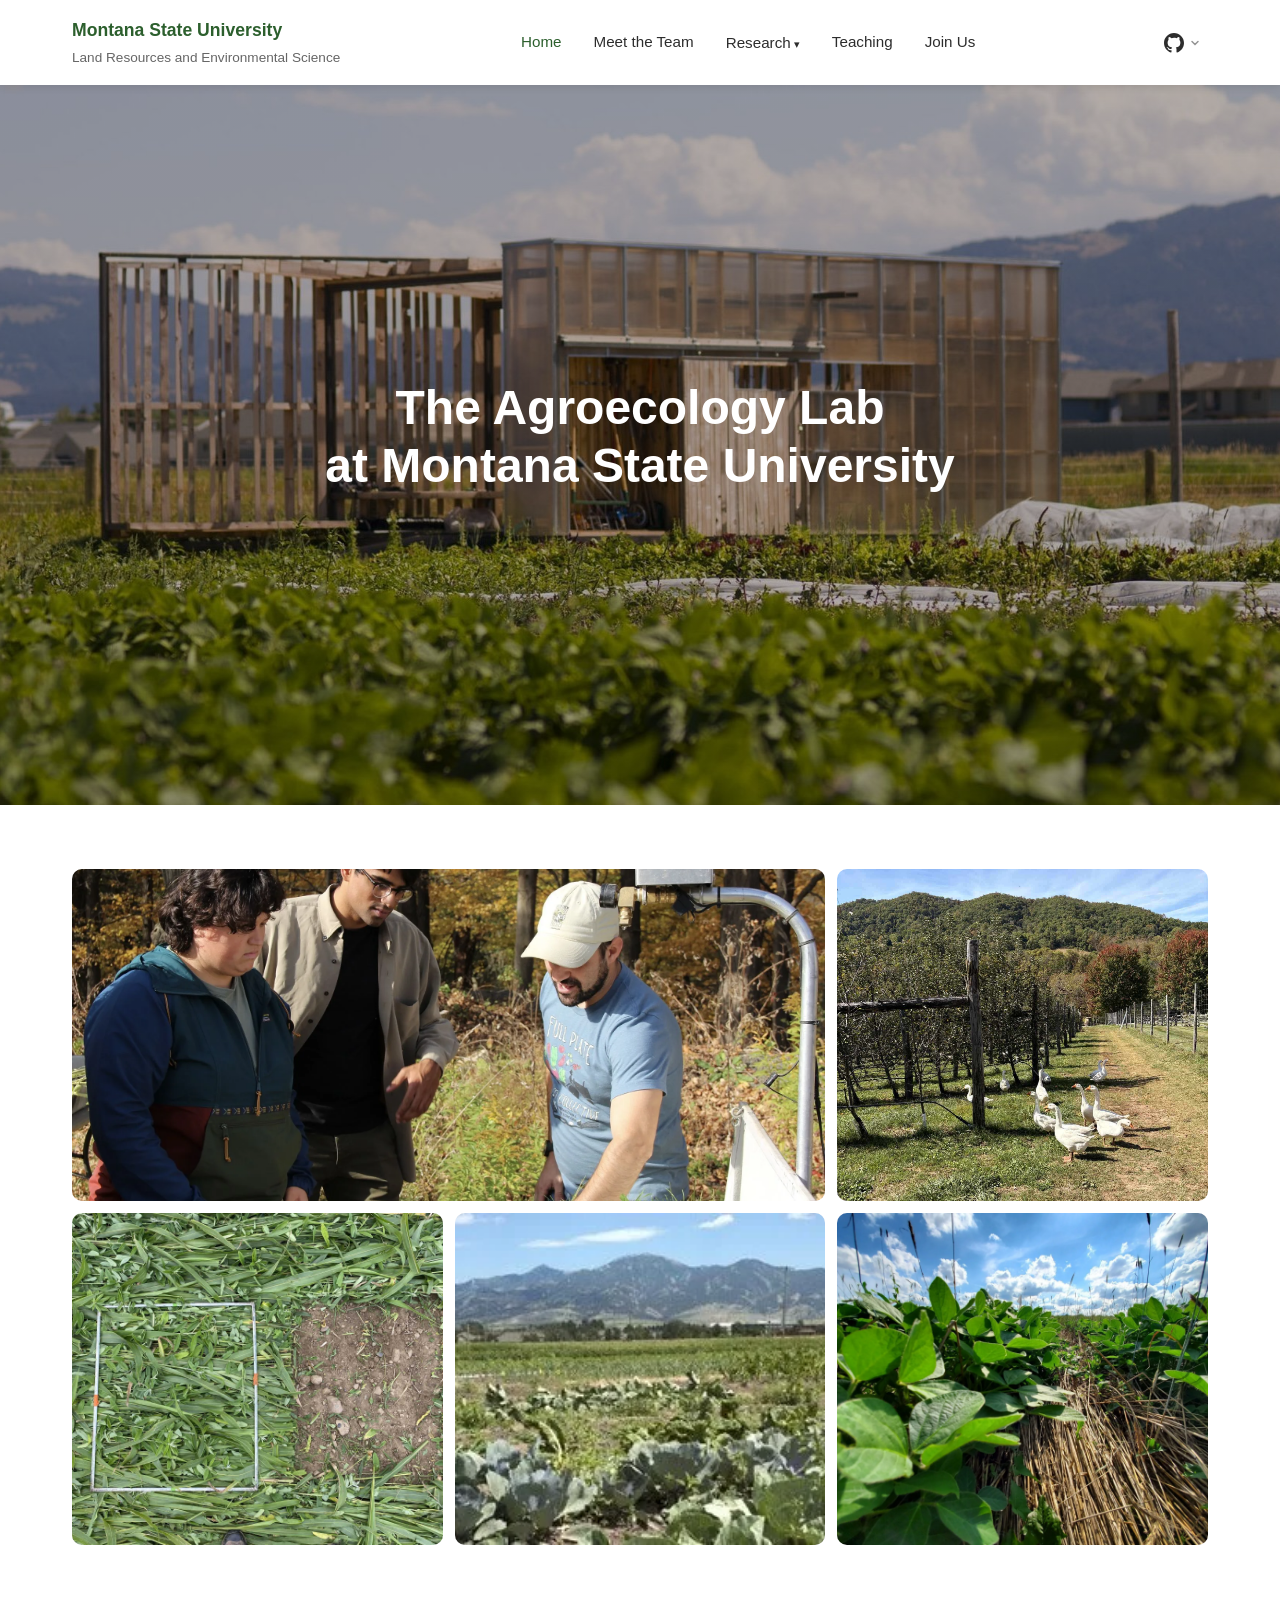
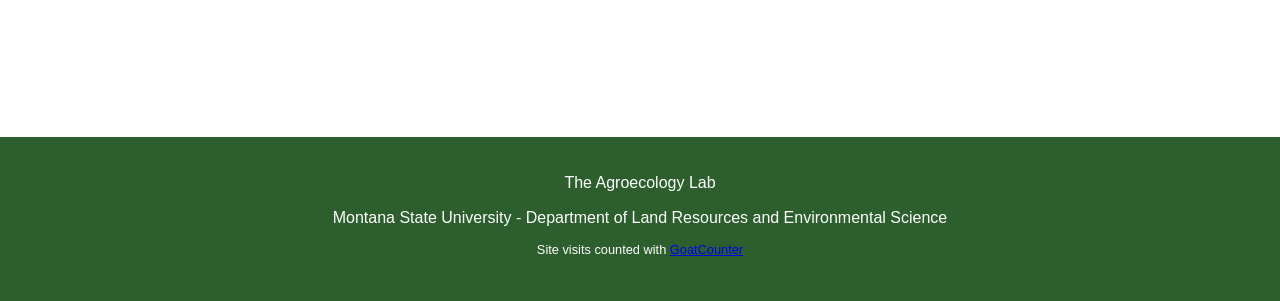
==== commit daf432fc: "font changed for goatcounter footer" ====
--- a/docs/index.html
+++ b/docs/index.html
@@ -120,7 +120,7 @@
   <footer class="footer">
     <p>The Agroecology Lab</p>
     <p>Montana State University - Department of Land Resources and Environmental Science</p>
-    <p style="font-size: 0.8em; color: #888;">Site visits counted with <a href="https://www.goatcounter.com">GoatCounter</a></p>
+    <p style="font-size: 0.8em">Site visits counted with <a href="https://www.goatcounter.com">GoatCounter</a></p>
   </footer>
 
   <script data-goatcounter="https://menalledlab.goatcounter.com/count"
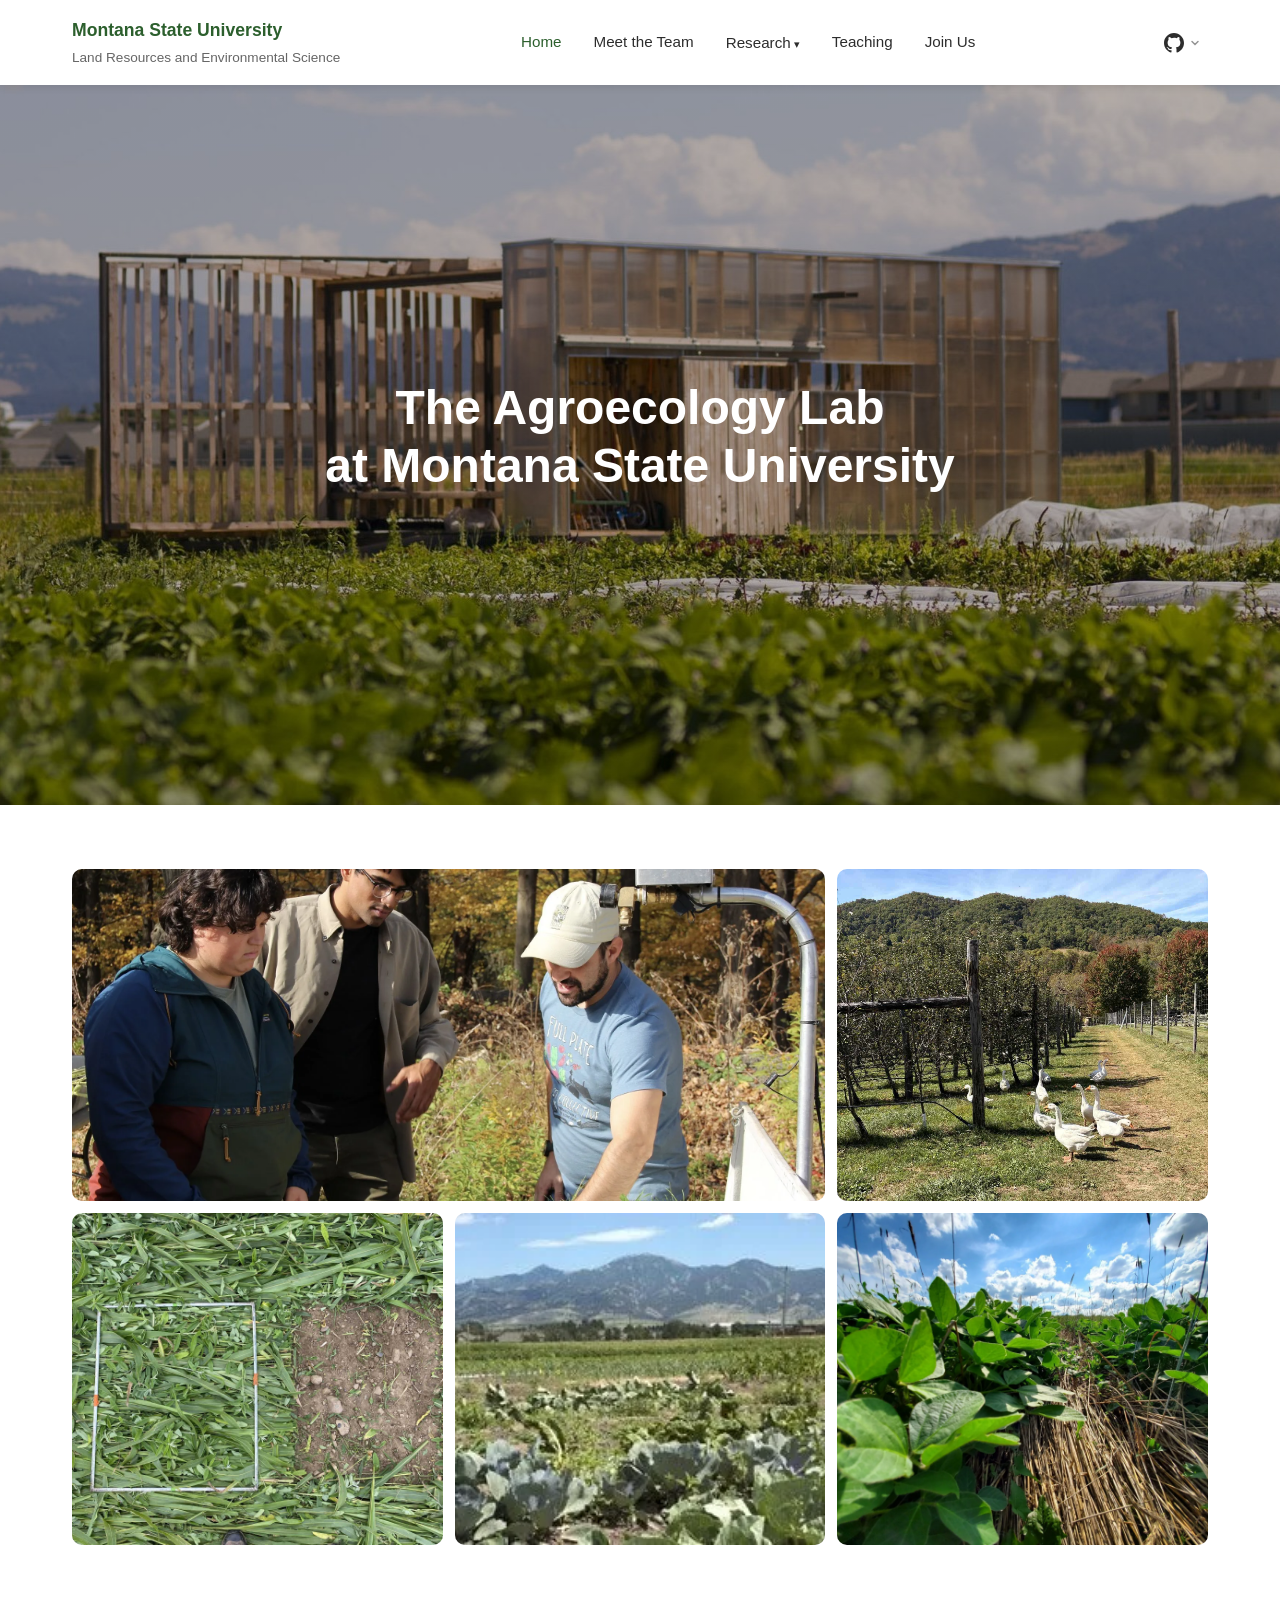
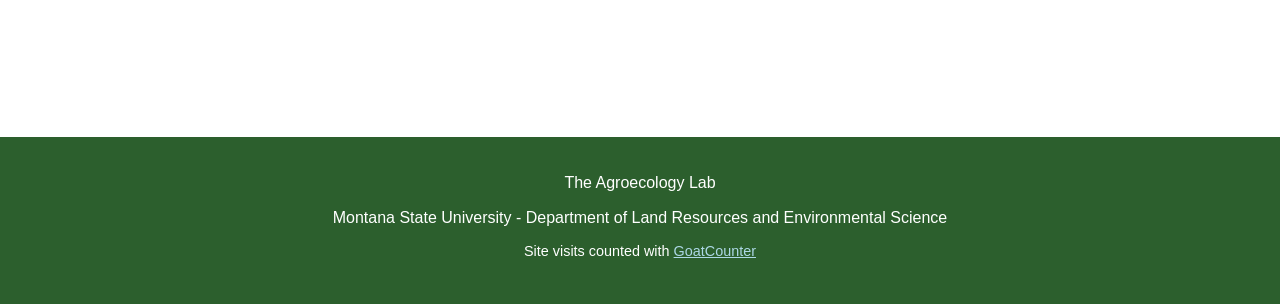
==== commit 8d95a845: "font changed for GoatCounter" ====
--- a/docs/index.html
+++ b/docs/index.html
@@ -120,7 +120,7 @@
   <footer class="footer">
     <p>The Agroecology Lab</p>
     <p>Montana State University - Department of Land Resources and Environmental Science</p>
-    <p style="font-size: 0.8em">Site visits counted with <a href="https://www.goatcounter.com">GoatCounter</a></p>
+    <p style="font-size: 0.9em">Site visits counted with <a href="https://www.goatcounter.com" style="color: #add8e6;">GoatCounter</a></p>
   </footer>
 
   <script data-goatcounter="https://menalledlab.goatcounter.com/count"
